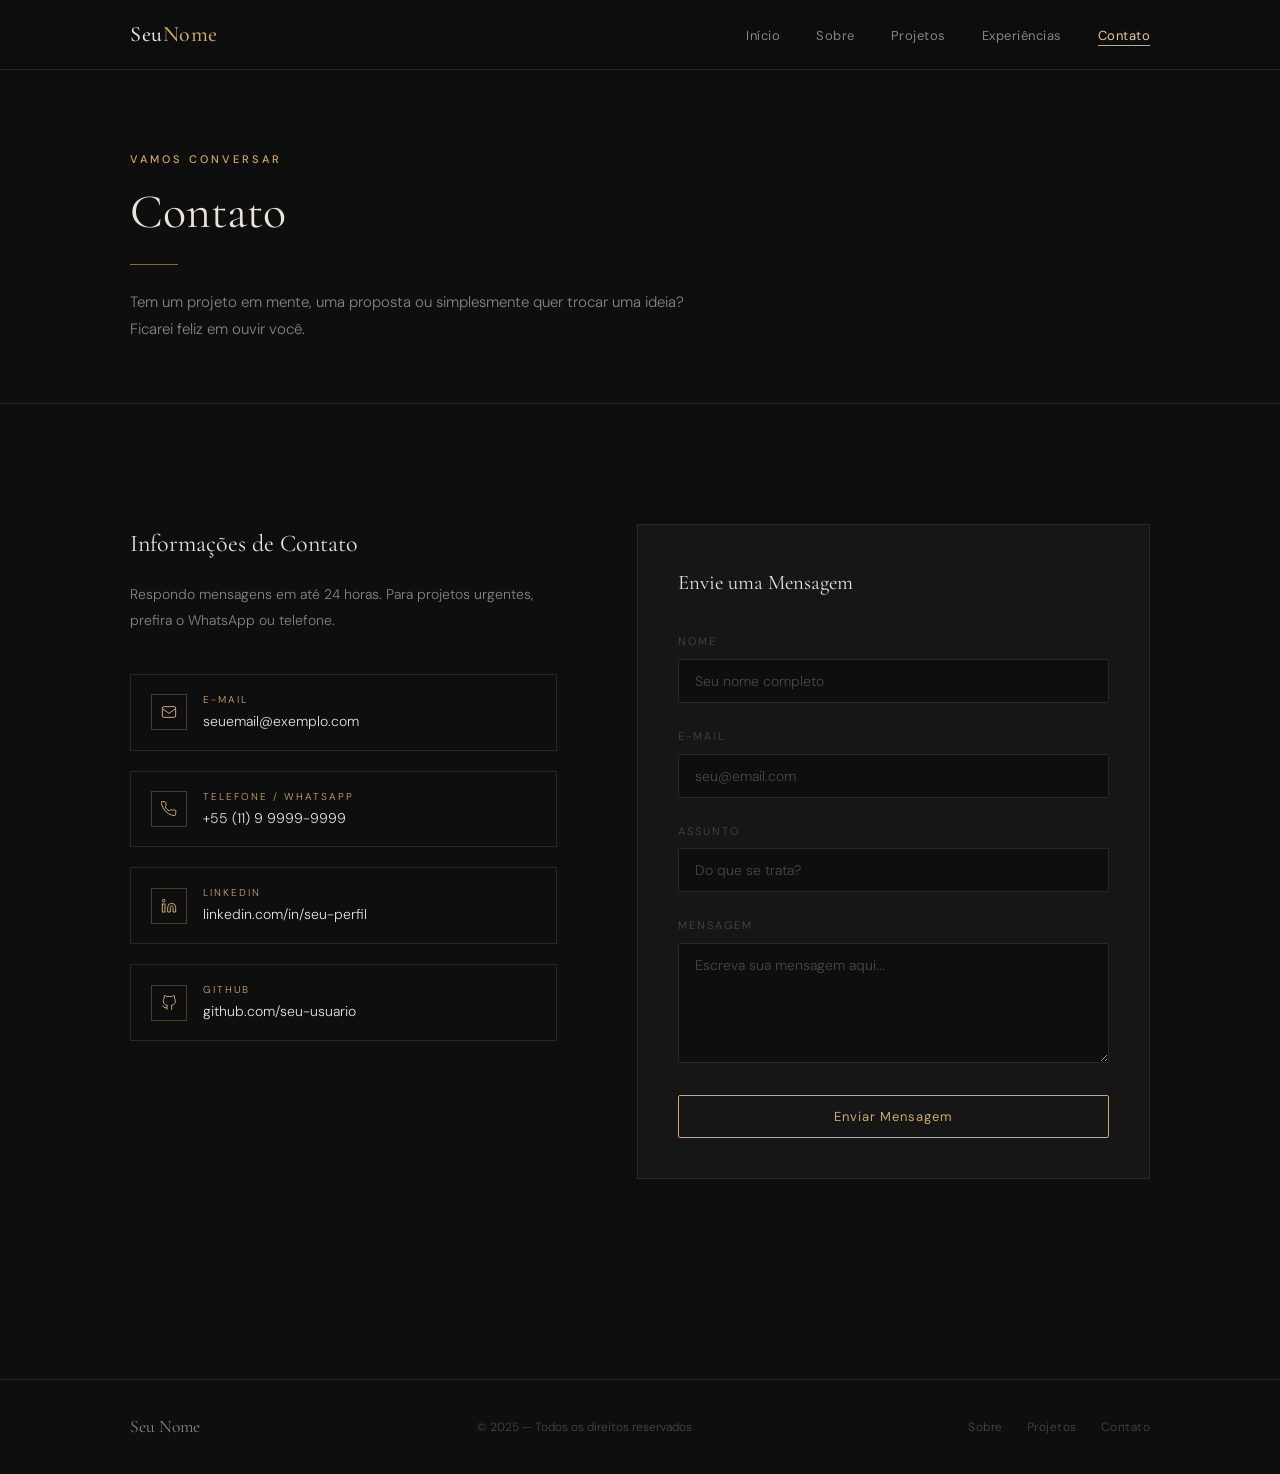
==== portfolio/contato.html @ 72b2ed9c "Esqueleto do Portfólio" ====
<!DOCTYPE html>
<html lang="pt-BR">
<head>
  <meta charset="UTF-8" />
  <meta name="viewport" content="width=device-width, initial-scale=1.0" />
  <title>Contato — Seu Nome</title>
  <meta name="description" content="Entre em contato com [Seu Nome]" />

  <link rel="stylesheet" href="style.css" />
</head>
<body>

  <!-- ============ NAVBAR ============ -->
  <nav class="navbar">
    <div class="nav-inner">
      <a href="index.html" class="nav-logo">Seu<span>Nome</span></a>
      <ul class="nav-links">
        <li><a href="index.html">Início</a></li>
        <li><a href="sobre.html">Sobre</a></li>
        <li><a href="projetos.html">Projetos</a></li>
        <li><a href="experiencias.html">Experiências</a></li>
        <li><a href="contato.html">Contato</a></li>
      </ul>
      <button class="nav-toggle" aria-label="Abrir menu">
        <span></span><span></span><span></span>
      </button>
    </div>
  </nav>
  <!-- ============ FIM NAVBAR ============ -->


  <div class="page-wrapper">

    <!-- Cabeçalho da página -->
    <header class="page-hero">
      <div class="container">
        <span class="section-label">Vamos conversar</span>
        <h1 class="section-title">Contato</h1>
        <div class="divider"></div>
        <!-- ✏️ Edite a mensagem de boas-vindas -->
        <p class="section-subtitle">
          Tem um projeto em mente, uma proposta ou simplesmente quer trocar uma ideia?
          Ficarei feliz em ouvir você.
        </p>
      </div>
    </header>


    <!-- ============ LAYOUT DE CONTATO ============ -->
    <main style="padding: 60px 0 100px;">
      <div class="container">
        <div class="contact-layout">

          <!-- COLUNA ESQUERDA: informações de contato -->
          <aside class="fade-in">
            <div class="contact-info">
              <h3>Informações de Contato</h3>
              <!-- ✏️ Edite o texto -->
              <p>
                Respondo mensagens em até 24 horas.
                Para projetos urgentes, prefira o WhatsApp ou telefone.
              </p>
            </div>

            <ul class="contact-list">

              <!-- ✏️ E-mail -->
              <li>
                <a href="mailto:seuemail@exemplo.com" class="contact-item">
                  <div class="contact-item-icon">
                    <!-- Ícone de e-mail (SVG inline) -->
                    <svg width="16" height="16" viewBox="0 0 24 24" fill="none" stroke="currentColor" stroke-width="1.5">
                      <rect x="2" y="4" width="20" height="16" rx="2"/>
                      <path d="M2 7l10 7 10-7"/>
                    </svg>
                  </div>
                  <div class="contact-item-info">
                    <p class="contact-item-label">E-mail</p>
                    <!-- ✏️ Edite seu e-mail -->
                    <p class="contact-item-value">seuemail@exemplo.com</p>
                  </div>
                </a>
              </li>

              <!-- ✏️ Telefone / WhatsApp -->
              <li>
                <a href="tel:+5511999999999" class="contact-item">
                  <div class="contact-item-icon">
                    <svg width="16" height="16" viewBox="0 0 24 24" fill="none" stroke="currentColor" stroke-width="1.5">
                      <path d="M22 16.92v3a2 2 0 01-2.18 2 19.79 19.79 0 01-8.63-3.07A19.5 19.5 0 013.07 9.81a19.79 19.79 0 01-3.07-8.67A2 2 0 012 1h3a2 2 0 012 1.72 12.84 12.84 0 00.7 2.81 2 2 0 01-.45 2.11L6.09 8.91a16 16 0 006 6l1.27-1.27a2 2 0 012.11-.45 12.84 12.84 0 002.81.7A2 2 0 0122 16.92z"/>
                    </svg>
                  </div>
                  <div class="contact-item-info">
                    <p class="contact-item-label">Telefone / WhatsApp</p>
                    <!-- ✏️ Edite seu número -->
                    <p class="contact-item-value">+55 (11) 9 9999-9999</p>
                  </div>
                </a>
              </li>

              <!-- ✏️ LinkedIn -->
              <li>
                <a href="https://linkedin.com/in/seu-perfil" target="_blank" rel="noopener" class="contact-item">
                  <div class="contact-item-icon">
                    <svg width="16" height="16" viewBox="0 0 24 24" fill="none" stroke="currentColor" stroke-width="1.5">
                      <path d="M16 8a6 6 0 016 6v7h-4v-7a2 2 0 00-2-2 2 2 0 00-2 2v7h-4v-7a6 6 0 016-6z"/>
                      <rect x="2" y="9" width="4" height="12"/>
                      <circle cx="4" cy="4" r="2"/>
                    </svg>
                  </div>
                  <div class="contact-item-info">
                    <p class="contact-item-label">LinkedIn</p>
                    <!-- ✏️ Edite seu LinkedIn -->
                    <p class="contact-item-value">linkedin.com/in/seu-perfil</p>
                  </div>
                </a>
              </li>

              <!-- ✏️ GitHub -->
              <li>
                <a href="https://github.com/seu-usuario" target="_blank" rel="noopener" class="contact-item">
                  <div class="contact-item-icon">
                    <svg width="16" height="16" viewBox="0 0 24 24" fill="none" stroke="currentColor" stroke-width="1.5">
                      <path d="M9 19c-5 1.5-5-2.5-7-3m14 6v-3.87a3.37 3.37 0 00-.94-2.61c3.14-.35 6.44-1.54 6.44-7A5.44 5.44 0 0020 4.77 5.07 5.07 0 0019.91 1S18.73.65 16 2.48a13.38 13.38 0 00-7 0C6.27.65 5.09 1 5.09 1A5.07 5.07 0 005 4.77a5.44 5.44 0 00-1.5 3.78c0 5.42 3.3 6.61 6.44 7A3.37 3.37 0 009 18.13V22"/>
                    </svg>
                  </div>
                  <div class="contact-item-info">
                    <p class="contact-item-label">GitHub</p>
                    <!-- ✏️ Edite seu GitHub -->
                    <p class="contact-item-value">github.com/seu-usuario</p>
                  </div>
                </a>
              </li>

              <!-- ✏️ Adicione mais canais de contato copiando um bloco <li> acima -->

            </ul>
          </aside>


          <!-- COLUNA DIREITA: formulário -->
          <div class="contact-form fade-in">
            <h3>Envie uma Mensagem</h3>

            <!--
              NOTA: Este formulário não tem backend.
              Para enviar e-mails de verdade, integre com:
              - Formspree (formspree.io) — gratuito, fácil
              - Netlify Forms — se hospedar no Netlify
              - EmailJS — JavaScript puro
            -->
            <form>

              <!-- Nome -->
              <div class="form-group">
                <label for="nome">Nome</label>
                <input
                  type="text"
                  id="nome"
                  name="nome"
                  placeholder="Seu nome completo"
                  required
                />
              </div>

              <!-- E-mail -->
              <div class="form-group">
                <label for="email">E-mail</label>
                <input
                  type="email"
                  id="email"
                  name="email"
                  placeholder="seu@email.com"
                  required
                />
              </div>

              <!-- Assunto -->
              <div class="form-group">
                <label for="assunto">Assunto</label>
                <input
                  type="text"
                  id="assunto"
                  name="assunto"
                  placeholder="Do que se trata?"
                />
              </div>

              <!-- Mensagem -->
              <div class="form-group">
                <label for="mensagem">Mensagem</label>
                <textarea
                  id="mensagem"
                  name="mensagem"
                  placeholder="Escreva sua mensagem aqui..."
                  rows="5"
                  required
                ></textarea>
              </div>

              <button type="submit" class="btn btn-gold" style="width: 100%; justify-content: center;">
                Enviar Mensagem
              </button>

            </form>

            <!-- Mensagem de sucesso (exibida pelo JS após o envio) -->
            <div class="form-success">
              <p style="font-family: var(--font-display); font-size: 1.3rem; margin-bottom: 8px;">
                Mensagem enviada!
              </p>
              <p style="font-size: 13px; color: var(--text-secondary);">
                Obrigado pelo contato. Responderei em breve.
              </p>
            </div>

          </div>

        </div>
      </div>
    </main>
    <!-- ============ FIM CONTATO ============ -->


    <!-- ============ FOOTER ============ -->
    <footer>
      <div class="footer-inner">
        <span class="footer-name">Seu Nome</span>
        <span class="footer-copy">© 2025 — Todos os direitos reservados</span>
        <nav class="footer-links">
          <a href="sobre.html">Sobre</a>
          <a href="projetos.html">Projetos</a>
          <a href="contato.html">Contato</a>
        </nav>
      </div>
    </footer>

  </div>

  <script src="script.js"></script>
</body>
</html>
---- portfolio/style.css ----
/* ============================================
   PORTFÓLIO PESSOAL — FOLHA DE ESTILOS PRINCIPAL
   Tema: Minimalista Escuro com detalhes em Dourado
   ============================================ */

/* ---- IMPORTAÇÃO DE FONTES (Google Fonts) ---- */
@import url('https://fonts.googleapis.com/css2?family=Cormorant+Garamond:ital,wght@0,300;0,400;0,500;0,600;1,300;1,400&family=DM+Sans:wght@300;400;500&display=swap');

/* ---- VARIÁVEIS CSS (edite aqui para mudar o tema) ---- */
:root {
  /* Cores principais */
  --bg-primary:      #0e0e0e;   /* fundo principal */
  --bg-secondary:    #161616;   /* fundo secundário / cards */
  --bg-surface:      #1e1e1e;   /* superfícies / hover */

  /* Texto */
  --text-primary:    #e8e2d9;   /* texto principal (bege claro) */
  --text-secondary:  #8a8480;   /* texto secundário (cinza quente) */
  --text-muted:      #4a4744;   /* texto discreto */

  /* Acento dourado */
  --gold:            #c9a96e;   /* dourado principal */
  --gold-light:      #e8cc99;   /* dourado claro */
  --gold-dim:        #7a6140;   /* dourado escuro/sutil */

  /* Bordas */
  --border:          #2a2825;   /* borda padrão */
  --border-gold:     rgba(201, 169, 110, 0.3); /* borda dourada sutil */

  /* Tipografia */
  --font-display:    'Cormorant Garamond', Georgia, serif;  /* títulos */
  --font-body:       'DM Sans', sans-serif;                 /* texto corrido */

  /* Espaçamentos */
  --nav-height:      70px;
  --max-width:       1100px;
  --section-gap:     100px;

  /* Transições */
  --transition:      0.3s ease;
}

/* ---- RESET & BASE ---- */
*, *::before, *::after {
  box-sizing: border-box;
  margin: 0;
  padding: 0;
}

html {
  scroll-behavior: smooth;
}

body {
  background-color: var(--bg-primary);
  color: var(--text-primary);
  font-family: var(--font-body);
  font-weight: 300;
  font-size: 16px;
  line-height: 1.7;
  -webkit-font-smoothing: antialiased;
}

a {
  color: inherit;
  text-decoration: none;
}

ul {
  list-style: none;
}

img {
  max-width: 100%;
  display: block;
}

/* ---- UTILITÁRIOS ---- */
.container {
  max-width: var(--max-width);
  margin: 0 auto;
  padding: 0 40px;
}

.gold-text {
  color: var(--gold);
}

.section-label {
  font-family: var(--font-body);
  font-size: 11px;
  font-weight: 500;
  letter-spacing: 3px;
  text-transform: uppercase;
  color: var(--gold);
  display: block;
  margin-bottom: 16px;
}

.section-title {
  font-family: var(--font-display);
  font-size: clamp(2rem, 5vw, 3rem);
  font-weight: 400;
  line-height: 1.15;
  color: var(--text-primary);
  margin-bottom: 16px;
}

.section-subtitle {
  font-size: 15px;
  color: var(--text-secondary);
  max-width: 560px;
  line-height: 1.8;
}

.divider {
  width: 48px;
  height: 1px;
  background: var(--gold);
  margin: 24px 0;
  opacity: 0.6;
}

/* ---- BOTÕES ---- */
.btn {
  display: inline-flex;
  align-items: center;
  gap: 8px;
  padding: 12px 28px;
  font-family: var(--font-body);
  font-size: 13px;
  font-weight: 400;
  letter-spacing: 1px;
  cursor: pointer;
  transition: var(--transition);
  border-radius: 2px;
}

.btn-gold {
  background: transparent;
  border: 1px solid var(--gold);
  color: var(--gold);
}

.btn-gold:hover {
  background: var(--gold);
  color: var(--bg-primary);
}

.btn-ghost {
  background: transparent;
  border: 1px solid var(--border);
  color: var(--text-secondary);
}

.btn-ghost:hover {
  border-color: var(--gold);
  color: var(--gold);
}

/* ---- NAVBAR ---- */
.navbar {
  position: fixed;
  top: 0;
  left: 0;
  right: 0;
  height: var(--nav-height);
  z-index: 100;
  background: rgba(14, 14, 14, 0.9);
  backdrop-filter: blur(12px);
  -webkit-backdrop-filter: blur(12px);
  border-bottom: 1px solid var(--border);
  transition: var(--transition);
}

.navbar.scrolled {
  background: rgba(14, 14, 14, 0.97);
}

.nav-inner {
  max-width: var(--max-width);
  margin: 0 auto;
  padding: 0 40px;
  height: 100%;
  display: flex;
  align-items: center;
  justify-content: space-between;
}

/* Logotipo / Nome */
.nav-logo {
  font-family: var(--font-display);
  font-size: 22px;
  font-weight: 500;
  letter-spacing: 0.5px;
  color: var(--text-primary);
  transition: color var(--transition);
}

.nav-logo span {
  color: var(--gold);
}

.nav-logo:hover {
  color: var(--gold);
}

/* Links de navegação */
.nav-links {
  display: flex;
  align-items: center;
  gap: 36px;
}

.nav-links a {
  font-size: 13px;
  font-weight: 400;
  letter-spacing: 0.5px;
  color: var(--text-secondary);
  position: relative;
  transition: color var(--transition);
  padding-bottom: 2px;
}

.nav-links a::after {
  content: '';
  position: absolute;
  bottom: 0;
  left: 0;
  width: 0;
  height: 1px;
  background: var(--gold);
  transition: width var(--transition);
}

.nav-links a:hover,
.nav-links a.active {
  color: var(--gold-light);
}

.nav-links a:hover::after,
.nav-links a.active::after {
  width: 100%;
}

/* Menu hambúrguer (mobile) */
.nav-toggle {
  display: none;
  flex-direction: column;
  gap: 5px;
  cursor: pointer;
  padding: 4px;
}

.nav-toggle span {
  display: block;
  width: 24px;
  height: 1px;
  background: var(--text-primary);
  transition: var(--transition);
}

/* ---- PÁGINA PRINCIPAL — HERO ---- */
.hero {
  min-height: 100vh;
  display: flex;
  align-items: center;
  padding-top: var(--nav-height);
  position: relative;
  overflow: hidden;
}

/* Fundo com gradiente orgânico */
.hero-bg {
  position: absolute;
  inset: 0;
  background:
    radial-gradient(ellipse 60% 50% at 80% 20%, rgba(201, 169, 110, 0.06) 0%, transparent 60%),
    radial-gradient(ellipse 40% 60% at 10% 80%, rgba(201, 169, 110, 0.04) 0%, transparent 50%);
  pointer-events: none;
}

/* Linhas decorativas no fundo */
.hero-bg::after {
  content: '';
  position: absolute;
  inset: 0;
  background-image:
    linear-gradient(rgba(201, 169, 110, 0.04) 1px, transparent 1px),
    linear-gradient(90deg, rgba(201, 169, 110, 0.04) 1px, transparent 1px);
  background-size: 80px 80px;
  mask-image: radial-gradient(ellipse at center, rgba(0,0,0,0.4) 0%, transparent 70%);
}

.hero-content {
  position: relative;
  z-index: 1;
}

/* Subtítulo sobre o nome */
.hero-eyebrow {
  font-size: 11px;
  font-weight: 500;
  letter-spacing: 4px;
  text-transform: uppercase;
  color: var(--gold);
  margin-bottom: 24px;
  display: flex;
  align-items: center;
  gap: 12px;
}

.hero-eyebrow::before {
  content: '';
  display: block;
  width: 32px;
  height: 1px;
  background: var(--gold);
  opacity: 0.7;
}

/* Nome principal */
.hero-name {
  font-family: var(--font-display);
  font-size: clamp(3rem, 8vw, 6rem);
  font-weight: 300;
  line-height: 1.05;
  color: var(--text-primary);
  margin-bottom: 8px;
}

.hero-name em {
  font-style: italic;
  color: var(--gold-light);
}

/* Cargo/título */
.hero-title {
  font-family: var(--font-display);
  font-size: clamp(1.2rem, 3vw, 1.8rem);
  font-weight: 300;
  font-style: italic;
  color: var(--text-secondary);
  margin-bottom: 32px;
}

/* Descrição breve */
.hero-description {
  font-size: 15px;
  color: var(--text-secondary);
  max-width: 480px;
  line-height: 1.9;
  margin-bottom: 48px;
}

/* Botões do hero */
.hero-actions {
  display: flex;
  gap: 16px;
  flex-wrap: wrap;
}

/* Número decorativo no canto */
.hero-number {
  position: absolute;
  right: 0;
  top: 50%;
  transform: translateY(-50%);
  font-family: var(--font-display);
  font-size: clamp(8rem, 20vw, 18rem);
  font-weight: 300;
  color: rgba(201, 169, 110, 0.04);
  line-height: 1;
  pointer-events: none;
  user-select: none;
}

/* Scroll indicator */
.scroll-indicator {
  position: absolute;
  bottom: 40px;
  left: 50%;
  transform: translateX(-50%);
  display: flex;
  flex-direction: column;
  align-items: center;
  gap: 8px;
  font-size: 10px;
  letter-spacing: 3px;
  text-transform: uppercase;
  color: var(--text-muted);
}

.scroll-indicator::after {
  content: '';
  display: block;
  width: 1px;
  height: 48px;
  background: linear-gradient(to bottom, var(--gold-dim), transparent);
  animation: scrollPulse 2s ease-in-out infinite;
}

@keyframes scrollPulse {
  0%, 100% { opacity: 0.3; transform: scaleY(1); }
  50%       { opacity: 0.8; transform: scaleY(1.1); }
}

/* ---- SEÇÃO RÁPIDA DA HOME (preview de serviços) ---- */
.home-preview {
  padding: var(--section-gap) 0;
  border-top: 1px solid var(--border);
}

.services-grid {
  display: grid;
  grid-template-columns: repeat(auto-fit, minmax(240px, 1fr));
  gap: 1px;
  background: var(--border);
  border: 1px solid var(--border);
  margin-top: 60px;
}

.service-card {
  background: var(--bg-primary);
  padding: 40px 32px;
  transition: background var(--transition);
}

.service-card:hover {
  background: var(--bg-surface);
}

.service-icon {
  font-size: 20px;
  margin-bottom: 20px;
  opacity: 0.7;
}

.service-card h3 {
  font-family: var(--font-display);
  font-size: 1.3rem;
  font-weight: 400;
  margin-bottom: 12px;
  color: var(--text-primary);
}

.service-card p {
  font-size: 14px;
  color: var(--text-secondary);
  line-height: 1.8;
}

/* ---- PÁGINA SOBRE ---- */
.about-layout {
  display: grid;
  grid-template-columns: 1fr 1.4fr;
  gap: 80px;
  align-items: start;
}

.about-left {
  position: sticky;
  top: calc(var(--nav-height) + 40px);
}

/* Foto placeholder */
.photo-frame {
  aspect-ratio: 3/4;
  background: var(--bg-secondary);
  border: 1px solid var(--border);
  position: relative;
  overflow: hidden;
  max-width: 320px;
}

.photo-frame::before {
  content: '';
  position: absolute;
  inset: 0;
  background: linear-gradient(135deg, rgba(201,169,110,0.08) 0%, transparent 60%);
}

.photo-placeholder {
  width: 100%;
  height: 100%;
  display: flex;
  flex-direction: column;
  align-items: center;
  justify-content: center;
  gap: 12px;
  color: var(--text-muted);
}

.photo-placeholder svg {
  width: 48px;
  height: 48px;
  opacity: 0.3;
}

.photo-placeholder span {
  font-size: 12px;
  letter-spacing: 2px;
  text-transform: uppercase;
}

/* Decoração na foto */
.photo-deco {
  position: absolute;
  bottom: -1px;
  right: -1px;
  width: 60px;
  height: 60px;
  border-right: 2px solid var(--gold);
  border-bottom: 2px solid var(--gold);
  opacity: 0.5;
}

.about-bio {
  font-size: 15px;
  color: var(--text-secondary);
  line-height: 1.9;
  margin-bottom: 24px;
}

/* Habilidades */
.skills-section {
  margin-top: 48px;
}

.skills-section h3 {
  font-family: var(--font-display);
  font-size: 1.3rem;
  font-weight: 400;
  margin-bottom: 24px;
  color: var(--text-primary);
}

.skill-group {
  margin-bottom: 32px;
}

.skill-group-title {
  font-size: 11px;
  letter-spacing: 2px;
  text-transform: uppercase;
  color: var(--gold);
  margin-bottom: 14px;
}

.skill-tags {
  display: flex;
  flex-wrap: wrap;
  gap: 8px;
}

.skill-tag {
  padding: 6px 14px;
  border: 1px solid var(--border);
  font-size: 13px;
  color: var(--text-secondary);
  transition: var(--transition);
  border-radius: 2px;
}

.skill-tag:hover {
  border-color: var(--gold-dim);
  color: var(--gold-light);
  background: rgba(201, 169, 110, 0.05);
}

/* ---- PÁGINA PROJETOS ---- */
.projects-grid {
  display: grid;
  grid-template-columns: repeat(auto-fill, minmax(320px, 1fr));
  gap: 24px;
  margin-top: 60px;
}

.project-card {
  background: var(--bg-secondary);
  border: 1px solid var(--border);
  overflow: hidden;
  transition: border-color var(--transition), transform var(--transition);
  display: flex;
  flex-direction: column;
}

.project-card:hover {
  border-color: var(--gold-dim);
  transform: translateY(-4px);
}

/* Imagem / preview do projeto */
.project-img {
  aspect-ratio: 16/9;
  background: var(--bg-surface);
  position: relative;
  overflow: hidden;
  display: flex;
  align-items: center;
  justify-content: center;
  color: var(--text-muted);
  font-size: 12px;
  letter-spacing: 2px;
  text-transform: uppercase;
}

.project-img::after {
  content: '';
  position: absolute;
  inset: 0;
  background: linear-gradient(135deg, rgba(201,169,110,0.06) 0%, transparent 60%);
}

.project-num {
  position: absolute;
  top: 16px;
  left: 16px;
  font-family: var(--font-display);
  font-size: 1.8rem;
  font-weight: 300;
  color: rgba(201, 169, 110, 0.2);
  line-height: 1;
}

.project-body {
  padding: 28px;
  flex: 1;
  display: flex;
  flex-direction: column;
}

.project-tags {
  display: flex;
  gap: 8px;
  flex-wrap: wrap;
  margin-bottom: 16px;
}

.project-tag {
  font-size: 10px;
  letter-spacing: 1.5px;
  text-transform: uppercase;
  color: var(--gold);
  border: 1px solid var(--border-gold);
  padding: 3px 10px;
  border-radius: 2px;
}

.project-card h3 {
  font-family: var(--font-display);
  font-size: 1.25rem;
  font-weight: 400;
  margin-bottom: 10px;
  color: var(--text-primary);
}

.project-card p {
  font-size: 14px;
  color: var(--text-secondary);
  line-height: 1.7;
  flex: 1;
  margin-bottom: 24px;
}

.project-footer {
  display: flex;
  gap: 12px;
}

/* ---- PÁGINA EXPERIÊNCIAS ---- */
.timeline {
  position: relative;
  padding-left: 32px;
  margin-top: 60px;
}

/* Linha vertical */
.timeline::before {
  content: '';
  position: absolute;
  left: 0;
  top: 8px;
  bottom: 0;
  width: 1px;
  background: linear-gradient(to bottom, var(--gold-dim), transparent);
}

.timeline-item {
  position: relative;
  margin-bottom: 56px;
}

/* Ponto na linha do tempo */
.timeline-item::before {
  content: '';
  position: absolute;
  left: -36px;
  top: 8px;
  width: 9px;
  height: 9px;
  border-radius: 50%;
  background: var(--bg-primary);
  border: 1px solid var(--gold);
  box-shadow: 0 0 0 3px rgba(201, 169, 110, 0.1);
}

.timeline-item:first-child::before {
  background: var(--gold);
  box-shadow: 0 0 0 4px rgba(201, 169, 110, 0.15);
}

.timeline-period {
  font-size: 11px;
  letter-spacing: 2px;
  text-transform: uppercase;
  color: var(--gold);
  margin-bottom: 8px;
}

.timeline-header {
  margin-bottom: 12px;
}

.timeline-role {
  font-family: var(--font-display);
  font-size: 1.3rem;
  font-weight: 400;
  color: var(--text-primary);
}

.timeline-company {
  font-size: 14px;
  color: var(--text-secondary);
  margin-top: 4px;
  display: flex;
  align-items: center;
  gap: 8px;
}

.timeline-company::before {
  content: '—';
  color: var(--gold-dim);
  font-size: 12px;
}

.timeline-desc {
  font-size: 14px;
  color: var(--text-secondary);
  line-height: 1.8;
  max-width: 600px;
}

.timeline-skills {
  display: flex;
  flex-wrap: wrap;
  gap: 8px;
  margin-top: 16px;
}

.timeline-skill {
  font-size: 11px;
  letter-spacing: 1px;
  color: var(--text-muted);
  border: 1px solid var(--border);
  padding: 3px 10px;
  border-radius: 2px;
}

/* ---- PÁGINA CONTATO ---- */
.contact-layout {
  display: grid;
  grid-template-columns: 1fr 1.2fr;
  gap: 80px;
  align-items: start;
  margin-top: 60px;
}

.contact-info h3 {
  font-family: var(--font-display);
  font-size: 1.5rem;
  font-weight: 400;
  margin-bottom: 16px;
  color: var(--text-primary);
}

.contact-info p {
  font-size: 14px;
  color: var(--text-secondary);
  line-height: 1.9;
  margin-bottom: 40px;
}

.contact-list {
  display: flex;
  flex-direction: column;
  gap: 20px;
}

.contact-item {
  display: flex;
  align-items: center;
  gap: 16px;
  padding: 16px 20px;
  border: 1px solid var(--border);
  transition: border-color var(--transition), background var(--transition);
  text-decoration: none;
  color: inherit;
}

.contact-item:hover {
  border-color: var(--gold-dim);
  background: rgba(201, 169, 110, 0.03);
}

.contact-item-icon {
  width: 36px;
  height: 36px;
  display: flex;
  align-items: center;
  justify-content: center;
  border: 1px solid var(--border-gold);
  color: var(--gold);
  font-size: 14px;
  flex-shrink: 0;
  transition: background var(--transition);
}

.contact-item:hover .contact-item-icon {
  background: rgba(201, 169, 110, 0.1);
}

.contact-item-info {
  flex: 1;
}

.contact-item-label {
  font-size: 10px;
  letter-spacing: 2px;
  text-transform: uppercase;
  color: var(--gold);
  margin-bottom: 2px;
}

.contact-item-value {
  font-size: 14px;
  color: var(--text-primary);
}

/* Formulário de contato */
.contact-form {
  background: var(--bg-secondary);
  border: 1px solid var(--border);
  padding: 40px;
}

.contact-form h3 {
  font-family: var(--font-display);
  font-size: 1.3rem;
  font-weight: 400;
  margin-bottom: 32px;
  color: var(--text-primary);
}

.form-group {
  margin-bottom: 24px;
}

.form-group label {
  display: block;
  font-size: 11px;
  letter-spacing: 2px;
  text-transform: uppercase;
  color: var(--text-muted);
  margin-bottom: 8px;
}

.form-group input,
.form-group textarea {
  width: 100%;
  background: var(--bg-primary);
  border: 1px solid var(--border);
  color: var(--text-primary);
  font-family: var(--font-body);
  font-size: 14px;
  font-weight: 300;
  padding: 12px 16px;
  outline: none;
  transition: border-color var(--transition);
  border-radius: 2px;
}

.form-group input::placeholder,
.form-group textarea::placeholder {
  color: var(--text-muted);
}

.form-group input:focus,
.form-group textarea:focus {
  border-color: var(--gold-dim);
}

.form-group textarea {
  resize: vertical;
  min-height: 120px;
}

.form-success {
  display: none;
  text-align: center;
  padding: 20px;
  color: var(--gold-light);
  font-size: 14px;
}

/* ---- FOOTER ---- */
footer {
  border-top: 1px solid var(--border);
  padding: 32px 0;
  margin-top: var(--section-gap);
}

.footer-inner {
  max-width: var(--max-width);
  margin: 0 auto;
  padding: 0 40px;
  display: flex;
  align-items: center;
  justify-content: space-between;
  gap: 20px;
  flex-wrap: wrap;
}

.footer-name {
  font-family: var(--font-display);
  font-size: 1.1rem;
  font-weight: 400;
  color: var(--text-secondary);
}

.footer-copy {
  font-size: 12px;
  color: var(--text-muted);
  text-align: center;
}

.footer-links {
  display: flex;
  gap: 24px;
}

.footer-links a {
  font-size: 12px;
  color: var(--text-muted);
  letter-spacing: 0.5px;
  transition: color var(--transition);
}

.footer-links a:hover {
  color: var(--gold);
}

/* ---- WRAPPER DE PÁGINA (padding para a navbar) ---- */
.page-wrapper {
  padding-top: var(--nav-height);
}

.page-hero {
  padding: 80px 0 60px;
  border-bottom: 1px solid var(--border);
}

/* ---- ANIMAÇÕES DE ENTRADA ---- */
.fade-in {
  opacity: 0;
  transform: translateY(24px);
  transition: opacity 0.6s ease, transform 0.6s ease;
}

.fade-in.visible {
  opacity: 1;
  transform: translateY(0);
}

/* Delay em cascata para cards */
.fade-in:nth-child(1) { transition-delay: 0s; }
.fade-in:nth-child(2) { transition-delay: 0.1s; }
.fade-in:nth-child(3) { transition-delay: 0.2s; }
.fade-in:nth-child(4) { transition-delay: 0.3s; }

/* ---- RESPONSIVIDADE ---- */
@media (max-width: 900px) {
  :root {
    --section-gap: 70px;
  }

  .container {
    padding: 0 24px;
  }

  .about-layout {
    grid-template-columns: 1fr;
    gap: 48px;
  }

  .about-left {
    position: static;
    max-width: 280px;
  }

  .contact-layout {
    grid-template-columns: 1fr;
    gap: 48px;
  }

  .footer-inner {
    flex-direction: column;
    text-align: center;
  }
}

@media (max-width: 680px) {
  .nav-links {
    display: none;
    position: fixed;
    top: var(--nav-height);
    left: 0;
    right: 0;
    background: rgba(14, 14, 14, 0.97);
    flex-direction: column;
    padding: 32px 24px;
    gap: 24px;
    border-bottom: 1px solid var(--border);
  }

  .nav-links.open {
    display: flex;
  }

  .nav-toggle {
    display: flex;
  }

  .hero-number {
    display: none;
  }

  .hero-actions {
    flex-direction: column;
    align-items: flex-start;
  }

  .projects-grid {
    grid-template-columns: 1fr;
  }

  .contact-form {
    padding: 28px 20px;
  }

  .nav-inner {
    padding: 0 20px;
  }
}
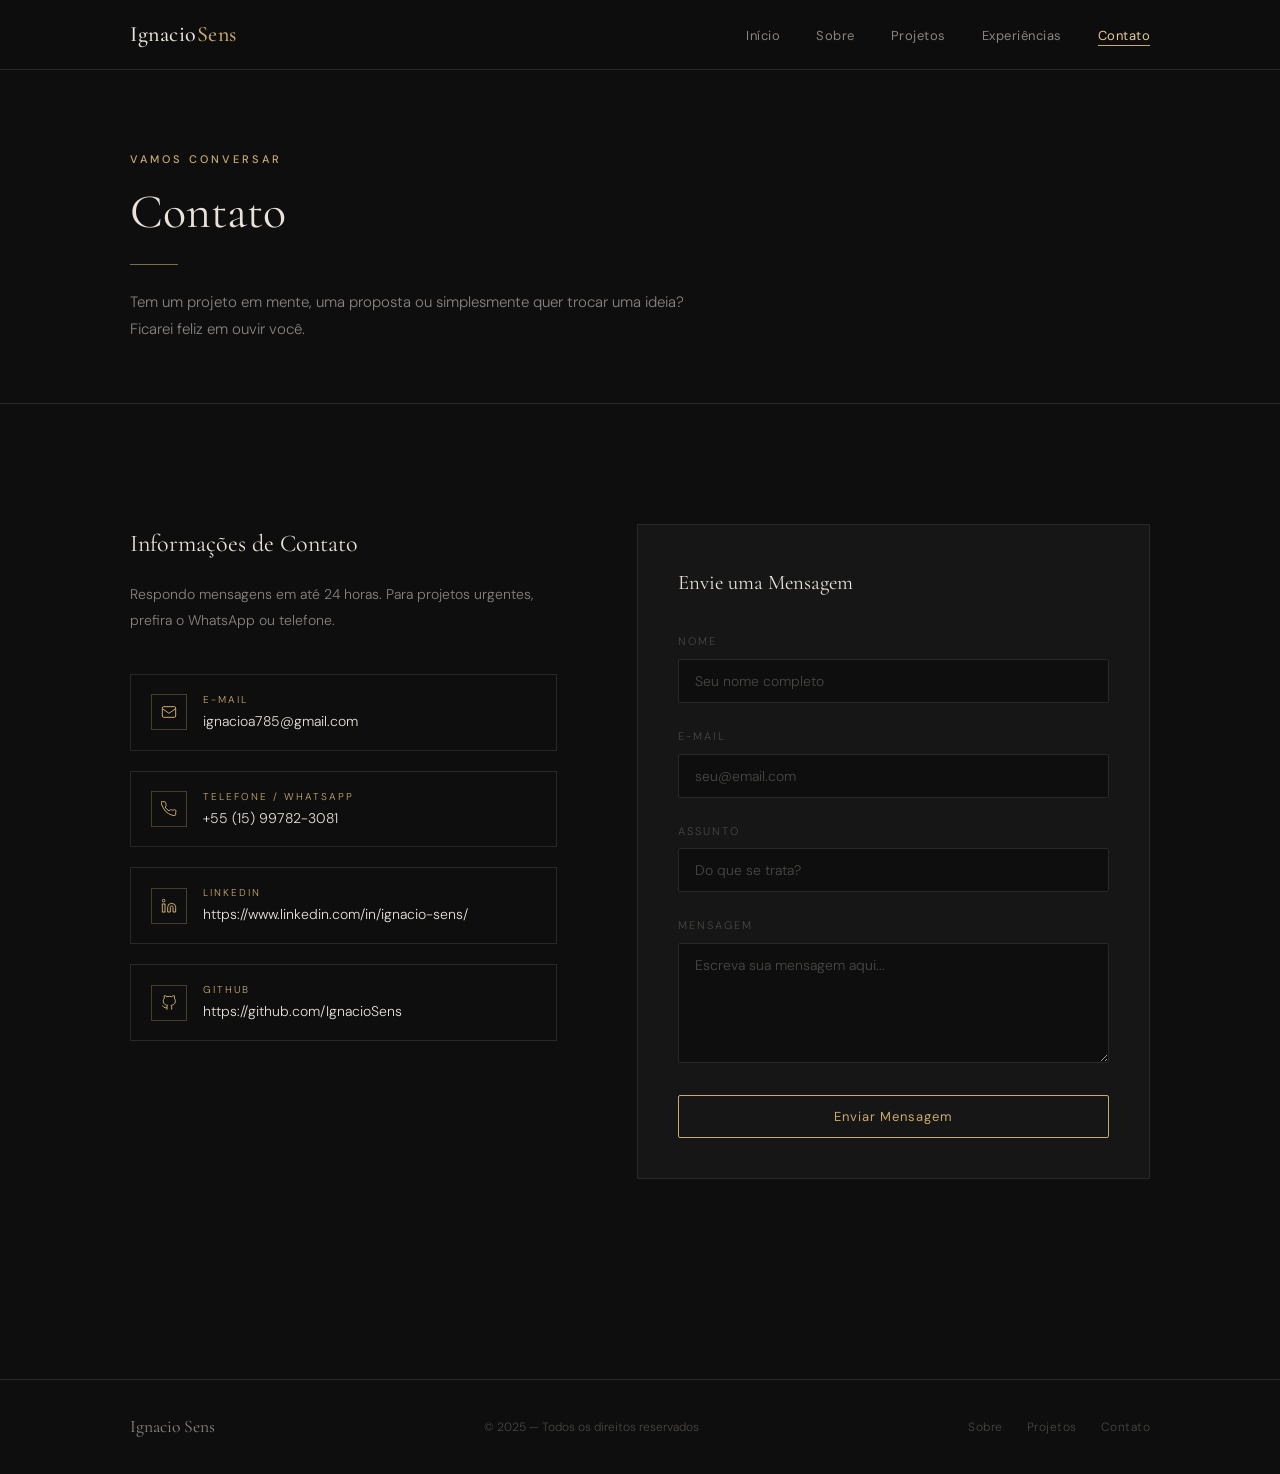
==== commit cb1633ff: "Atualização do código 24/04" ====
--- a/portfolio/contato.html
+++ b/portfolio/contato.html
@@ -1,19 +1,21 @@
 <!DOCTYPE html>
 <html lang="pt-BR">
+
 <head>
   <meta charset="UTF-8" />
   <meta name="viewport" content="width=device-width, initial-scale=1.0" />
-  <title>Contato — Seu Nome</title>
-  <meta name="description" content="Entre em contato com [Seu Nome]" />
+  <title>Contato — Ignacio Sens</title>
+  <meta name="description" content="Entre em contato com Ignacio Sens" />
 
   <link rel="stylesheet" href="style.css" />
 </head>
+
 <body>
 
   <!-- ============ NAVBAR ============ -->
   <nav class="navbar">
     <div class="nav-inner">
-      <a href="index.html" class="nav-logo">Seu<span>Nome</span></a>
+      <a href="index.html" class="nav-logo">Ignacio<span>Sens</span></a>
       <ul class="nav-links">
         <li><a href="index.html">Início</a></li>
         <li><a href="sobre.html">Sobre</a></li>
@@ -77,7 +79,7 @@
                   <div class="contact-item-info">
                     <p class="contact-item-label">E-mail</p>
                     <!-- ✏️ Edite seu e-mail -->
-                    <p class="contact-item-value">seuemail@exemplo.com</p>
+                    <p class="contact-item-value">ignacioa785@gmail.com</p>
                   </div>
                 </a>
               </li>
@@ -93,7 +95,7 @@
                   <div class="contact-item-info">
                     <p class="contact-item-label">Telefone / WhatsApp</p>
                     <!-- ✏️ Edite seu número -->
-                    <p class="contact-item-value">+55 (11) 9 9999-9999</p>
+                    <p class="contact-item-value">+55 (15) 99782-3081</p>
                   </div>
                 </a>
               </li>
@@ -111,7 +113,7 @@
                   <div class="contact-item-info">
                     <p class="contact-item-label">LinkedIn</p>
                     <!-- ✏️ Edite seu LinkedIn -->
-                    <p class="contact-item-value">linkedin.com/in/seu-perfil</p>
+                    <p class="contact-item-value">https://www.linkedin.com/in/ignacio-sens/</p>
                   </div>
                 </a>
               </li>
@@ -127,7 +129,7 @@
                   <div class="contact-item-info">
                     <p class="contact-item-label">GitHub</p>
                     <!-- ✏️ Edite seu GitHub -->
-                    <p class="contact-item-value">github.com/seu-usuario</p>
+                    <p class="contact-item-value">https://github.com/IgnacioSens</p>
                   </div>
                 </a>
               </li>
@@ -225,7 +227,7 @@
     <!-- ============ FOOTER ============ -->
     <footer>
       <div class="footer-inner">
-        <span class="footer-name">Seu Nome</span>
+        <span class="footer-name">Ignacio Sens</span>
         <span class="footer-copy">© 2025 — Todos os direitos reservados</span>
         <nav class="footer-links">
           <a href="sobre.html">Sobre</a>
